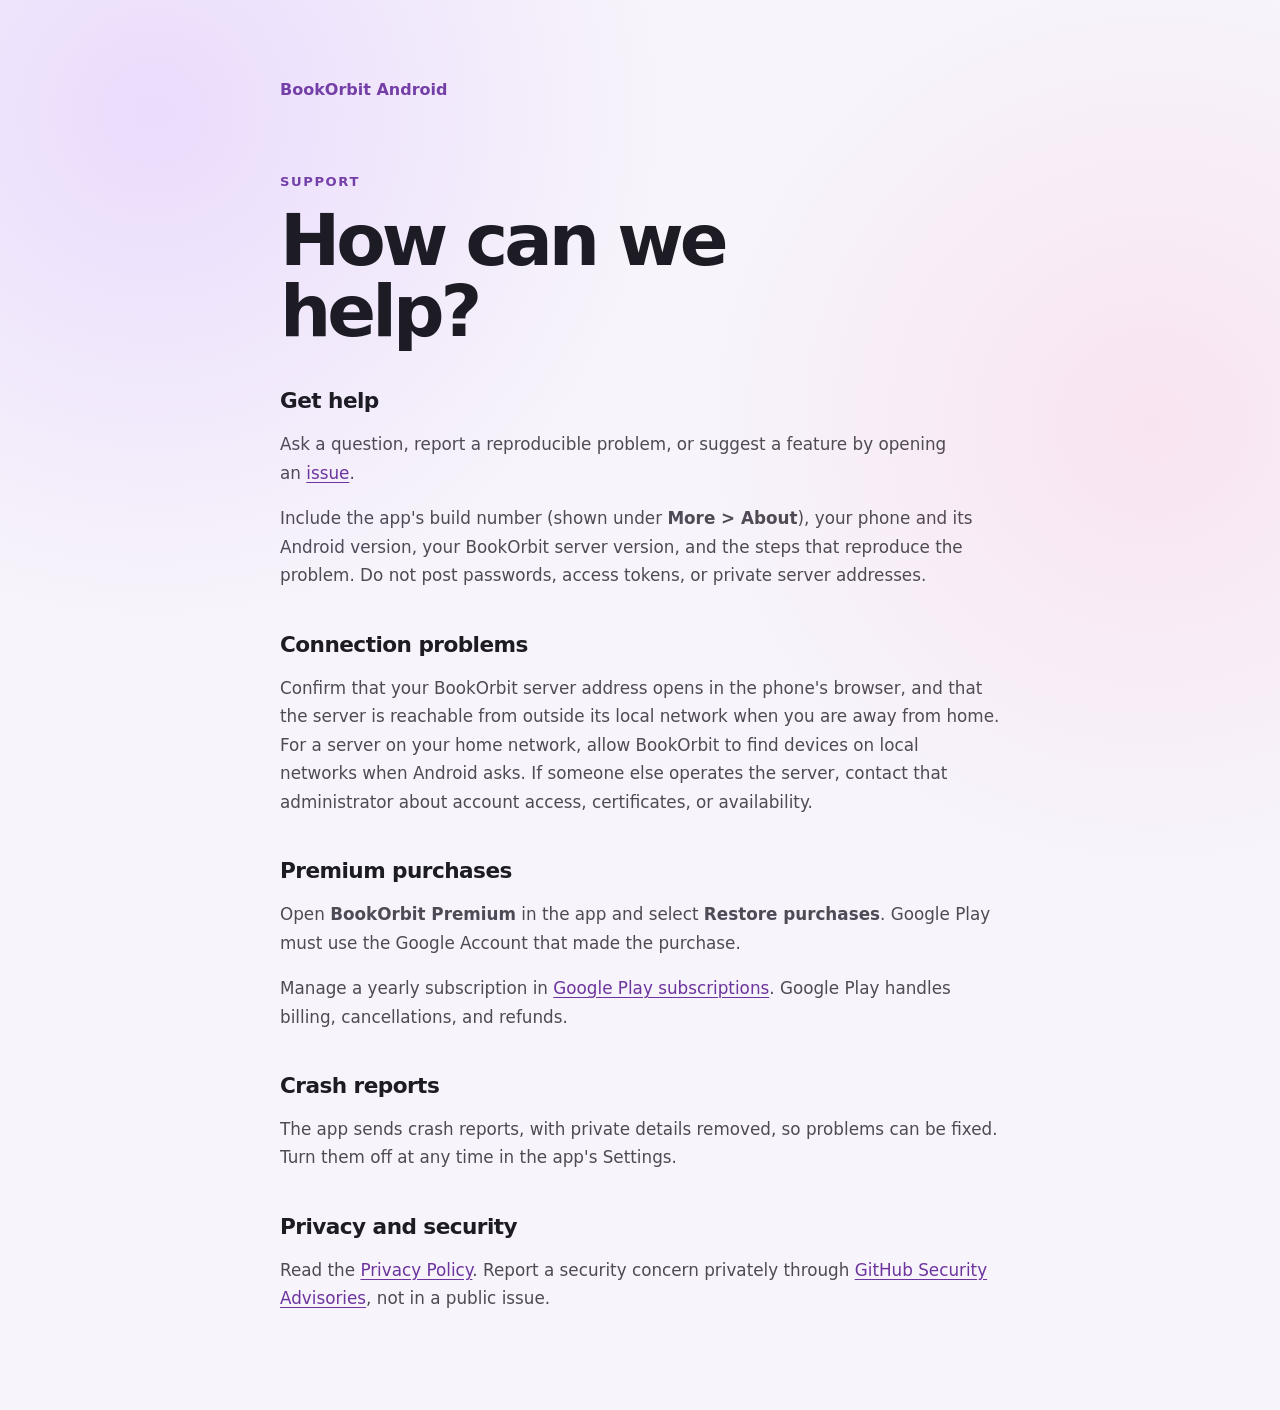
==== support/index.html @ 6b19e869 "docs: add Android support and privacy site Mirror the iOS support site for the Android app: a landin" ====
<!doctype html>
<html lang="en">
  <head>
    <meta charset="utf-8">
    <meta name="viewport" content="width=device-width, initial-scale=1">
    <meta name="description" content="Get help with BookOrbit on Android.">
    <title>Support | BookOrbit Android</title>
    <link rel="stylesheet" href="../styles.css">
  </head>
  <body>
    <main>
      <nav class="top"><a href="../">BookOrbit Android</a></nav>
      <article>
        <p class="eyebrow">Support</p>
        <h1>How can we help?</h1>

        <section>
          <h2>Get help</h2>
          <p>Ask a question, report a reproducible problem, or suggest a feature by opening an <a href="https://github.com/bookorbit/bookorbit-android-support/issues/new/choose">issue</a>.</p>
          <p>Include the app's build number (shown under <strong>More &gt; About</strong>), your phone and its Android version, your BookOrbit server version, and the steps that reproduce the problem. Do not post passwords, access tokens, or private server addresses.</p>
        </section>

        <section>
          <h2>Connection problems</h2>
          <p>Confirm that your BookOrbit server address opens in the phone's browser, and that the server is reachable from outside its local network when you are away from home. For a server on your home network, allow BookOrbit to find devices on local networks when Android asks. If someone else operates the server, contact that administrator about account access, certificates, or availability.</p>
        </section>

        <section>
          <h2>Premium purchases</h2>
          <p>Open <strong>BookOrbit Premium</strong> in the app and select <strong>Restore purchases</strong>. Google Play must use the Google Account that made the purchase.</p>
          <p>Manage a yearly subscription in <a href="https://play.google.com/store/account/subscriptions">Google Play subscriptions</a>. Google Play handles billing, cancellations, and refunds.</p>
        </section>

        <section>
          <h2>Crash reports</h2>
          <p>The app sends crash reports, with private details removed, so problems can be fixed. Turn them off at any time in the app's Settings.</p>
        </section>

        <section>
          <h2>Privacy and security</h2>
          <p>Read the <a href="../privacy/">Privacy Policy</a>. Report a security concern privately through <a href="https://github.com/bookorbit/bookorbit/security/advisories/new">GitHub Security Advisories</a>, not in a public issue.</p>
        </section>
      </article>
    </main>
  </body>
</html>
---- styles.css ----
:root {
  color-scheme: light dark;
  font-family: ui-rounded, "SF Pro Rounded", "SF Pro Display", system-ui, sans-serif;
  color: #1d1b24;
  background: #f7f4fb;
  font-synthesis: none;
}

* {
  box-sizing: border-box;
}

body {
  min-height: 100vh;
  margin: 0;
  background:
    radial-gradient(circle at 12% 8%, rgb(210 174 255 / 35%), transparent 32rem),
    radial-gradient(circle at 90% 30%, rgb(252 187 215 / 28%), transparent 28rem),
    #f7f4fb;
}

main {
  width: min(720px, calc(100% - 40px));
  margin: 0 auto;
  padding: 80px 0;
}

.hero {
  padding: 12vh 0 48px;
}

.eyebrow {
  margin: 0 0 12px;
  color: #7440a8;
  font-size: 0.82rem;
  font-weight: 750;
  letter-spacing: 0.12em;
  text-transform: uppercase;
}

h1,
h2,
p {
  text-wrap: pretty;
}

h1 {
  max-width: 650px;
  margin: 0;
  font-size: clamp(2.5rem, 8vw, 5rem);
  line-height: 0.98;
  letter-spacing: -0.055em;
}

.lede {
  max-width: 590px;
  margin: 28px 0 0;
  color: #5d5865;
  font-size: 1.18rem;
  line-height: 1.6;
}

.cards {
  display: grid;
  grid-template-columns: repeat(2, minmax(0, 1fr));
  gap: 16px;
}

.card {
  min-height: 150px;
  padding: 24px;
  border: 1px solid rgb(116 64 168 / 16%);
  border-radius: 24px;
  color: inherit;
  background: rgb(255 255 255 / 68%);
  box-shadow: 0 20px 50px rgb(58 32 82 / 8%);
  text-decoration: none;
  backdrop-filter: blur(20px);
  transition: transform 160ms ease, border-color 160ms ease;
}

.card:hover {
  border-color: rgb(116 64 168 / 42%);
  transform: translateY(-3px);
}

.card span {
  display: block;
  margin-bottom: 10px;
  font-size: 1.25rem;
  font-weight: 720;
}

.card small {
  color: #68626e;
  font-size: 0.95rem;
  line-height: 1.45;
}

.top {
  margin-bottom: 72px;
}

.top a {
  color: #7440a8;
  font-weight: 700;
  text-decoration: none;
}

article h1 {
  margin-bottom: 18px;
  font-size: clamp(2.5rem, 7vw, 4.5rem);
}

article > p,
section p,
section li {
  color: #4f4a55;
  font-family: "SF Pro Text", system-ui, sans-serif;
  font-size: 1.05rem;
  line-height: 1.7;
}

.updated {
  margin-bottom: 42px;
  color: #766f7c;
  font-size: 0.92rem;
}

section {
  margin-top: 42px;
}

section ul {
  margin: 0;
  padding-left: 1.2em;
}

section li + li {
  margin-top: 10px;
}

h2 {
  margin: 0 0 8px;
  font-size: 1.35rem;
  letter-spacing: -0.025em;
}

a {
  color: #6d349e;
  text-underline-offset: 0.18em;
}

@media (max-width: 580px) {
  main {
    width: min(100% - 30px, 720px);
    padding: 48px 0;
  }

  .hero {
    padding-top: 8vh;
  }

  .cards {
    grid-template-columns: 1fr;
  }

  .top {
    margin-bottom: 48px;
  }
}

@media (prefers-color-scheme: dark) {
  :root {
    color: #f4eff8;
    background: #17131c;
  }

  body {
    background:
      radial-gradient(circle at 12% 8%, rgb(119 68 160 / 30%), transparent 32rem),
      radial-gradient(circle at 90% 30%, rgb(140 62 102 / 22%), transparent 28rem),
      #17131c;
  }

  .eyebrow,
  .top a,
  a {
    color: #d6a8ff;
  }

  .lede,
  article > p,
  section p,
  section li,
  .card small,
  .updated {
    color: #c9c0ce;
  }

  .card {
    border-color: rgb(225 194 255 / 15%);
    background: rgb(38 30 45 / 72%);
    box-shadow: 0 20px 50px rgb(0 0 0 / 20%);
  }
}
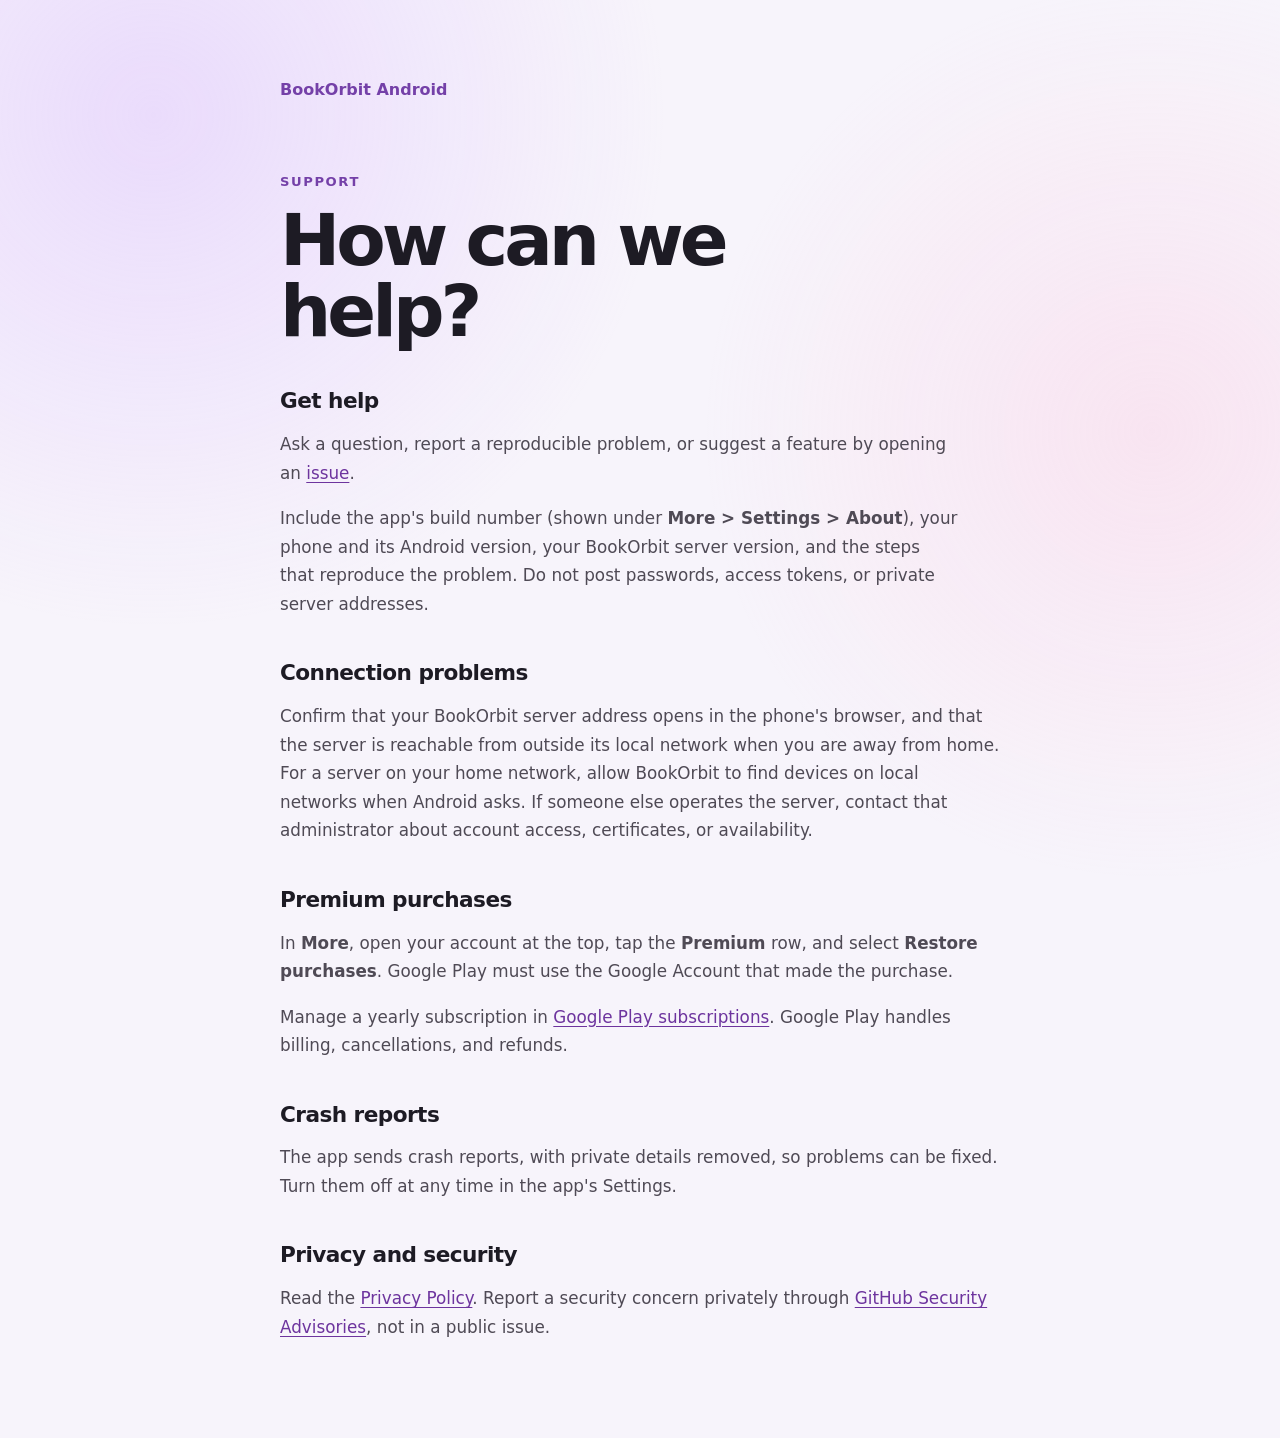
==== commit 1535ad6b: "docs: correct where the build number and Restore purchases are The build number is under More > Sett" ====
--- a/support/index.html
+++ b/support/index.html
@@ -17,7 +17,7 @@
         <section>
           <h2>Get help</h2>
           <p>Ask a question, report a reproducible problem, or suggest a feature by opening an <a href="https://github.com/bookorbit/bookorbit-android-support/issues/new/choose">issue</a>.</p>
-          <p>Include the app's build number (shown under <strong>More &gt; About</strong>), your phone and its Android version, your BookOrbit server version, and the steps that reproduce the problem. Do not post passwords, access tokens, or private server addresses.</p>
+          <p>Include the app's build number (shown under <strong>More &gt; Settings &gt; About</strong>), your phone and its Android version, your BookOrbit server version, and the steps that reproduce the problem. Do not post passwords, access tokens, or private server addresses.</p>
         </section>
 
         <section>
@@ -27,7 +27,7 @@
 
         <section>
           <h2>Premium purchases</h2>
-          <p>Open <strong>BookOrbit Premium</strong> in the app and select <strong>Restore purchases</strong>. Google Play must use the Google Account that made the purchase.</p>
+          <p>In <strong>More</strong>, open your account at the top, tap the <strong>Premium</strong> row, and select <strong>Restore purchases</strong>. Google Play must use the Google Account that made the purchase.</p>
           <p>Manage a yearly subscription in <a href="https://play.google.com/store/account/subscriptions">Google Play subscriptions</a>. Google Play handles billing, cancellations, and refunds.</p>
         </section>
 
